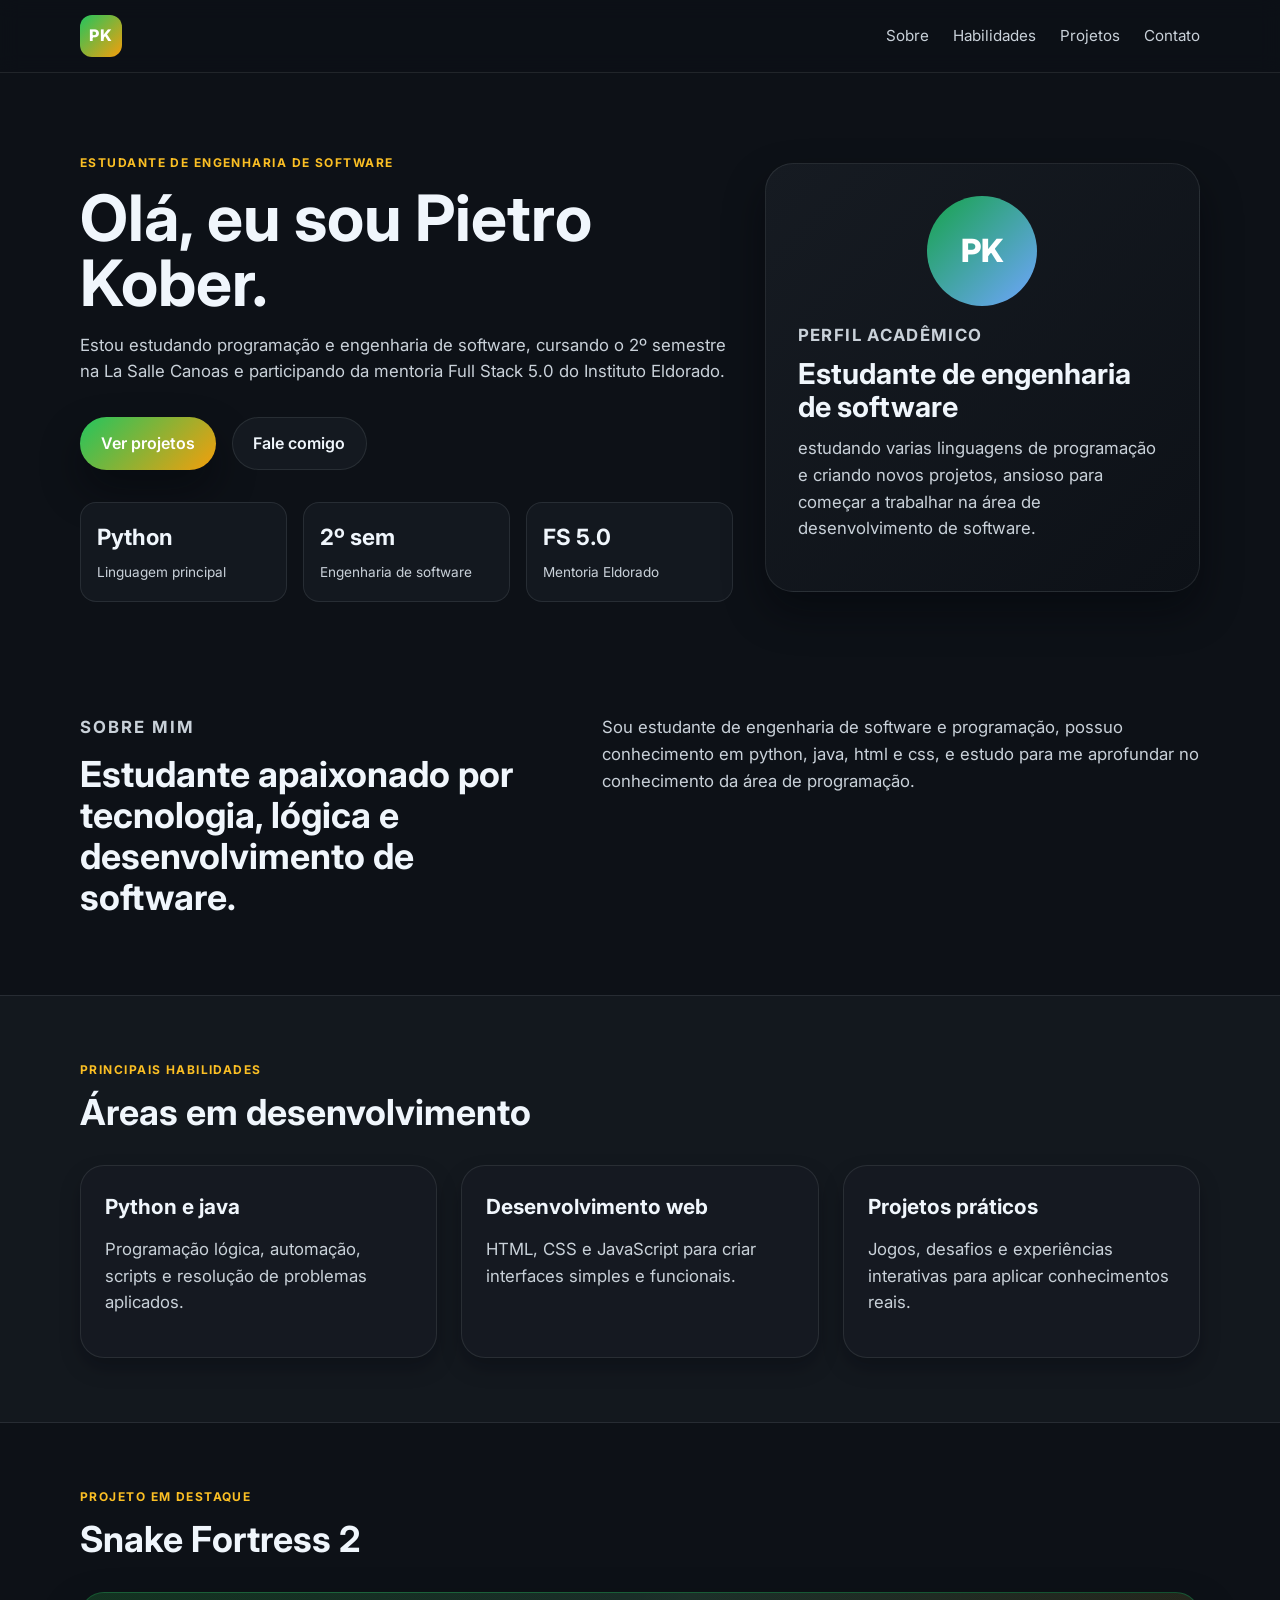
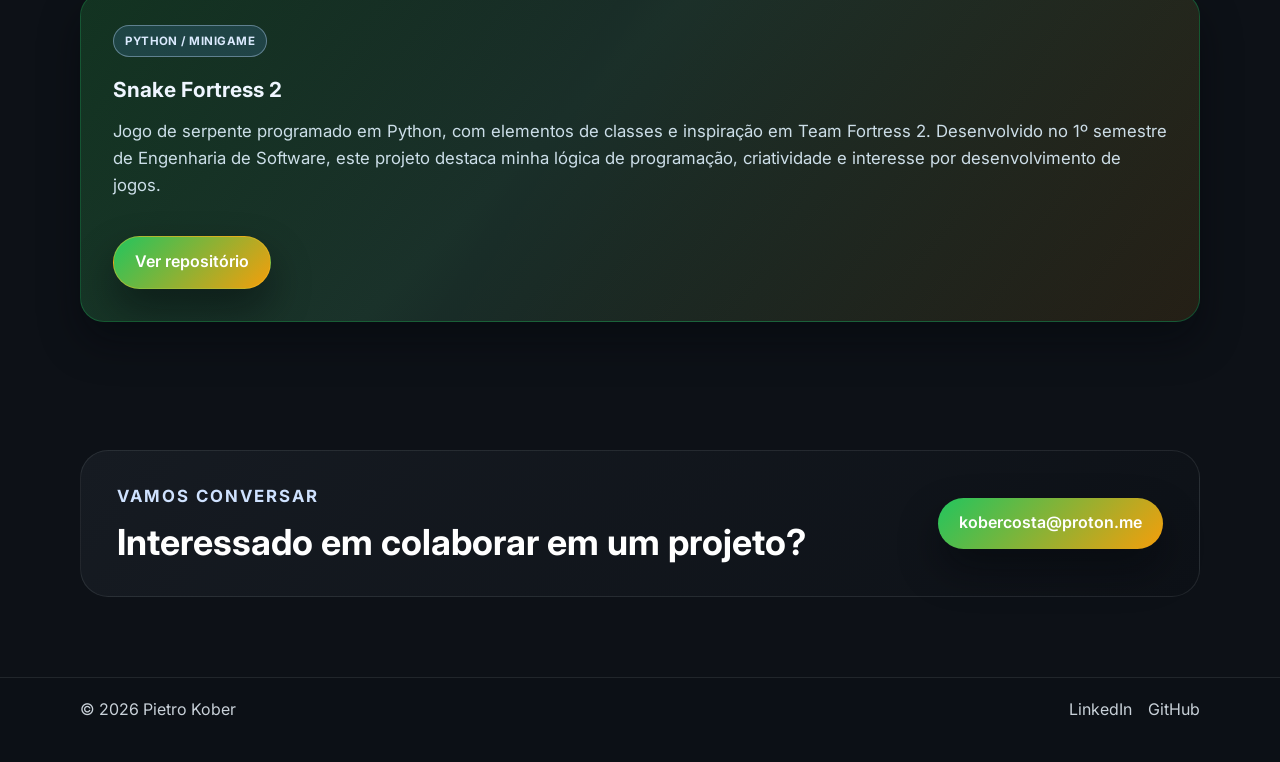
==== Portfolio.html @ 308bc967 "Added main portofolio features" ====
<!DOCTYPE html>
<html lang="pt-BR">
  <head>
    <meta charset="UTF-8" />
    <meta name="viewport" content="width=device-width, initial-scale=1.0" />
    <meta
      name="description"
      content="Portfólio de Pietro Kober, estudante de engenharia de software."
    />
    <title>Pietro Kober | Portfólio</title>
    <link rel="preconnect" href="https://fonts.googleapis.com" />
    <link rel="preconnect" href="https://fonts.gstatic.com" crossorigin />
    <link
      href="https://fonts.googleapis.com/css2?family=Inter:wght@400;500;600;700;800&display=swap"
      rel="stylesheet"
    />
    <link rel="stylesheet" href="styles.css" />
  </head>
  <body>
    <header class="site-header">
      <div class="container nav">
        <div class="brand">PK</div>
        <nav class="nav-links" aria-label="Navegação principal">
          <a href="#about">Sobre</a>
          <a href="#skills">Habilidades</a>
          <a href="#projects">Projetos</a>
          <a href="#contact">Contato</a>
        </nav>
      </div>
    </header>

    <main>
      <section class="hero">
        <div class="container hero-grid">
          <div class="hero-copy">
            <p class="eyebrow">Estudante de Engenharia de Software</p>
            <h1>Olá, eu sou Pietro Kober.</h1>
            <p class="intro">
              Estou estudando programação e engenharia de software, cursando o 2º semestre
              na La Salle Canoas e participando da mentoria Full Stack 5.0 do Instituto Eldorado.
            </p>
            <div class="actions">
              <a class="button primary" href="#projects">Ver projetos</a>
              <a class="button secondary" href="#contact">Fale comigo</a>
            </div>
            <ul class="mini-stats" aria-label="Resumo do perfil">
              <li><strong>Python</strong><span>Linguagem principal</span></li>
              <li><strong>2º sem</strong><span>Engenharia de software</span></li>
              <li><strong>FS 5.0</strong><span>Mentoria Eldorado</span></li>
            </ul>
          </div>

          <div class="profile-panel" aria-label="Cartão de perfil">
            <div class="avatar">PK</div>
            <div class="panel-content">
              <p class="label">Perfil acadêmico</p>
              <h2>Estudante de engenharia de software</h2>
              <p>
                estudando varias linguagens de programação e criando novos projetos,
                ansioso para começar a trabalhar na área de desenvolvimento de software.
              </p>
            </div>
          </div>
        </div>
      </section>

      <section id="about" class="section">
        <div class="container two-column">
          <div>
            <p class="eyebrow">Sobre mim</p>
            <h2>Estudante apaixonado por tecnologia, lógica e desenvolvimento de software.</h2>
          </div>
          <div>
            <p>
              Sou estudante de engenharia de software e programação, 
              possuo conhecimento em python, java, html e css, e estudo para
              me aprofundar no conhecimento da área de programação.
            </p>
          </div>
        </div>
      </section>

      <section id="skills" class="section muted-section">
        <div class="container">
          <p class="eyebrow">Principais habilidades</p>
          <h2>Áreas em desenvolvimento</h2>
          <div class="skills-grid">
            <article class="skill-card">
              <h3>Python e java</h3>
              <p>Programação lógica, automação, scripts e resolução de problemas aplicados.</p>
            </article>
            <article class="skill-card">
              <h3>Desenvolvimento web</h3>
              <p>HTML, CSS e JavaScript para criar interfaces simples e funcionais.</p>
            </article>
            <article class="skill-card">
              <h3>Projetos práticos</h3>
              <p>Jogos, desafios e experiências interativas para aplicar conhecimentos reais.</p>
            </article>
          </div>
        </div>
      </section>

      <section id="projects" class="section">
        <div class="container">
          <p class="eyebrow">Projeto em destaque</p>
          <h2>Snake Fortress 2</h2>
          <div class="project-grid single-project">
            <article class="project-card featured-project">
              <span class="project-tag">Python / Minigame</span>
              <h3>Snake Fortress 2</h3>
              <p>
                Jogo de serpente programado em Python, com elementos de classes e inspiração
                em Team Fortress 2. Desenvolvido no 1º semestre de Engenharia de Software,
                este projeto destaca minha lógica de programação, criatividade e interesse por
                desenvolvimento de jogos.
              </p>
              <a
                class="button primary project-button"
                href="https://github.com/Kobermann151/Snake-Fortress-2"
                target="_blank"
                rel="noreferrer"
              >
                Ver repositório
              </a>
            </article>
          </div>
        </div>
      </section>

      <section id="contact" class="section contact-section">
        <div class="container contact-box">
          <div>
            <p class="eyebrow">Vamos conversar</p>
            <h2>Interessado em colaborar em um projeto?</h2>
          </div>
          <a class="button primary" href="mailto:kobercosta@proton.me">kobercosta@proton.me</a>
        </div>
      </section>
    </main>

    <footer class="site-footer">
      <div class="container footer-inner">
        <p>© <span id="year"></span> Pietro Kober</p>
        <div class="socials">
          <a href="https://www.linkedin.com/in/pietro-kober-costa-69433832b/" target="_blank" rel="noreferrer">LinkedIn</a>
          <a href="https://github.com/Kobermann151" target="_blank" rel="noreferrer">GitHub</a>
        </div>
      </div>
    </footer>

    <script src="script.js"></script>
  </body>
</html>
---- styles.css ----
:root {
  --bg: #0d1117;
  --bg-soft: #161b22;
  --card: #161b22;
  --primary: #22c55e;
  --primary-dark: #16a34a;
  --accent: #f59e0b;
  --accent-soft: #fbbf24;
  --text: #f0f6fc;
  --muted: #c9d1d9;
  --border: rgba(240, 246, 252, 0.09);
  --shadow: 0 20px 40px rgba(1, 4, 9, 0.45);
}

* {
  box-sizing: border-box;
}

html {
  scroll-behavior: smooth;
}

body {
  margin: 0;
  font-family: "Inter", Arial, sans-serif;
  background: var(--bg);
  color: var(--text);
  line-height: 1.6;
  scroll-behavior: smooth;
}

section,
.site-header,
.site-footer,
.card,
.project-card,
.skill-card,
.profile-panel {
  animation: fadeUp 0.8s ease both;
}

@keyframes fadeUp {
  from {
    opacity: 0;
    transform: translateY(24px);
  }
  to {
    opacity: 1;
    transform: translateY(0);
  }
}

a {
  color: inherit;
  text-decoration: none;
}

img {
  max-width: 100%;
  display: block;
}

.container {
  width: min(1120px, calc(100% - 2rem));
  margin: 0 auto;
}

.site-header {
  position: sticky;
  top: 0;
  z-index: 20;
  background: rgba(13, 17, 23, 0.82);
  backdrop-filter: blur(10px);
  border-bottom: 1px solid var(--border);
}

.nav {
  display: flex;
  align-items: center;
  justify-content: space-between;
  min-height: 72px;
}

.brand {
  width: 42px;
  height: 42px;
  display: grid;
  place-items: center;
  border-radius: 12px;
  background: linear-gradient(135deg, var(--primary), var(--accent));
  color: white;
  font-weight: 800;
  letter-spacing: 0.08em;
}

.nav-links {
  display: flex;
  gap: 1.5rem;
  font-size: 0.95rem;
  color: var(--muted);
}

.nav-links a:hover,
.socials a:hover {
  color: var(--accent-soft);
}

.hero {
  padding: 5rem 0 3rem;
}

.hero-grid {
  display: grid;
  grid-template-columns: 1.2fr 0.8fr;
  gap: 2rem;
  align-items: center;
}

.eyebrow {
  margin: 0 0 0.8rem;
  color: var(--accent-soft);
  text-transform: uppercase;
  letter-spacing: 0.12em;
  font-size: 0.75rem;
  font-weight: 700;
}

h1,
h2,
h3,
p {
  margin-top: 0;
}

h1 {
  font-size: clamp(2.8rem, 5vw, 5rem);
  line-height: 1.02;
  margin-bottom: 1rem;
}

h2 {
  font-size: clamp(2rem, 2.8vw, 2.8rem);
  line-height: 1.15;
  margin-bottom: 0.8rem;
}

.intro,
.project-card p,
.skill-card p,
.panel-content p,
.two-column p,
.contact-box p {
  color: var(--muted);
  font-size: 1.05rem;
}

.actions {
  display: flex;
  flex-wrap: wrap;
  gap: 1rem;
  margin: 2rem 0;
}

.button {
  display: inline-flex;
  align-items: center;
  justify-content: center;
  min-height: 48px;
  padding: 0.8rem 1.3rem;
  border-radius: 999px;
  font-weight: 600;
  transition: transform 0.2s ease, box-shadow 0.2s ease;
}

.button:hover {
  transform: translateY(-1px);
}

.button.primary {
  background: linear-gradient(135deg, var(--primary), var(--accent));
  color: white;
  box-shadow: var(--shadow);
}

.button.secondary {
  background: rgba(22, 27, 34, 0.9);
  color: var(--text);
  border: 1px solid var(--border);
}

.mini-stats {
  list-style: none;
  display: grid;
  grid-template-columns: repeat(3, minmax(0, 1fr));
  gap: 1rem;
  padding: 0;
  margin: 0;
}

.mini-stats li {
  background: rgba(22, 27, 34, 0.8);
  border: 1px solid var(--border);
  border-radius: 16px;
  padding: 1rem;
}

.mini-stats strong {
  display: block;
  font-size: 1.4rem;
  margin-bottom: 0.25rem;
}

.mini-stats span {
  color: var(--muted);
  font-size: 0.85rem;
}

.profile-panel {
  background: linear-gradient(135deg, #161b22, #0d1117);
  border: 1px solid var(--border);
  border-radius: 28px;
  padding: 2rem;
  box-shadow: var(--shadow);
}

.avatar {
  width: 110px;
  height: 110px;
  display: grid;
  place-items: center;
  margin: 0 auto 1rem;
  border-radius: 50%;
  background: linear-gradient(135deg, var(--primary-dark), #6fa5ff);
  color: white;
  font-size: 2rem;
  font-weight: 800;
}

.label {
  margin-bottom: 0.5rem;
  color: var(--accent-soft);
  font-weight: 700;
  text-transform: uppercase;
  letter-spacing: 0.08em;
  font-size: 0.72rem;
}

.panel-content h2 {
  font-size: 1.8rem;
  margin-bottom: 0.75rem;
}

.section {
  padding: 4rem 0;
}

.muted-section {
  background: rgba(22, 27, 34, 0.75);
  border-top: 1px solid var(--border);
  border-bottom: 1px solid var(--border);
}

.two-column {
  display: grid;
  grid-template-columns: 0.9fr 1.1fr;
  gap: 2rem;
  align-items: start;
}

.skills-grid,
.project-grid {
  display: grid;
  grid-template-columns: repeat(3, minmax(0, 1fr));
  gap: 1.5rem;
  margin-top: 2rem;
}

.skill-card,
.project-card {
  background: rgba(22, 27, 34, 0.92);
  border: 1px solid var(--border);
  border-radius: 24px;
  padding: 1.5rem;
  box-shadow: 0 10px 20px rgba(1, 4, 9, 0.25);
}

.skill-card h3,
.project-card h3 {
  margin-bottom: 0.75rem;
  font-size: 1.3rem;
}

.project-tag {
  display: inline-block;
  padding: 0.35rem 0.7rem;
  border-radius: 999px;
  background: rgba(34, 197, 94, 0.12);
  color: #dcfce7;
  font-size: 0.72rem;
  font-weight: 700;
  letter-spacing: 0.04em;
  text-transform: uppercase;
  margin-bottom: 1rem;
}

.single-project {
  grid-template-columns: 1fr;
}

.featured-project {
  position: relative;
  overflow: hidden;
  background: linear-gradient(135deg, #101b17 0%, #1a2f29 42%, #0d1117 100%);
  border: 1px solid rgba(34, 197, 94, 0.35);
  box-shadow: 0 20px 40px rgba(1, 4, 9, 0.4);
  color: #eff6ff;
  padding: 2rem;
}

.featured-project::before {
  content: "";
  position: absolute;
  inset: 0;
  background: linear-gradient(120deg, rgba(34, 197, 94, 0.14), transparent 42%, rgba(245, 158, 11, 0.1));
  pointer-events: none;
}

.featured-project > * {
  position: relative;
  z-index: 1;
}

.featured-project .project-tag {
  background: rgba(96, 165, 250, 0.16);
  color: #dbeafe;
  border: 1px solid rgba(191, 219, 254, 0.4);
}

.featured-project h3,
.featured-project p {
  color: #eff6ff;
}

.featured-project p {
  color: rgba(224, 242, 254, 0.9);
}

.project-button {
  margin-top: 1.25rem;
  width: fit-content;
  background: linear-gradient(135deg, var(--primary), var(--accent));
  border: 1px solid rgba(251, 191, 36, 0.4);
}

.contact-section {
  padding-bottom: 5rem;
}

.contact-box {
  display: flex;
  justify-content: space-between;
  align-items: center;
  gap: 1.5rem;
  background: linear-gradient(135deg, #161b22, #0d1117);
  color: white;
  border-radius: 28px;
  padding: 2rem 2.25rem;
  border: 1px solid var(--border);
}

.contact-box .eyebrow {
  color: #cfe2ff;
}

.contact-box h2 {
  margin-bottom: 0;
}

.site-footer {
  border-top: 1px solid var(--border);
  padding: 1.2rem 0 2.5rem;
  background: rgba(13, 17, 23, 0.9);
}

.footer-inner {
  display: flex;
  justify-content: space-between;
  align-items: center;
  gap: 1rem;
}

.footer-inner p,
.socials a {
  color: var(--muted);
  margin: 0;
}

.socials {
  display: flex;
  gap: 1rem;
}

@media (max-width: 760px) {
  .hero-grid,
  .two-column,
  .skills-grid,
  .project-grid,
  .contact-box {
    grid-template-columns: 1fr;
    display: grid;
  }

  .nav {
    flex-direction: column;
    justify-content: center;
    padding: 1rem 0;
  }

  .nav-links {
    gap: 0.8rem;
    flex-wrap: wrap;
    justify-content: center;
  }

  .mini-stats {
    grid-template-columns: 1fr;
  }

  .contact-box {
    text-align: center;
  }

  .footer-inner {
    flex-direction: column;
  }
}
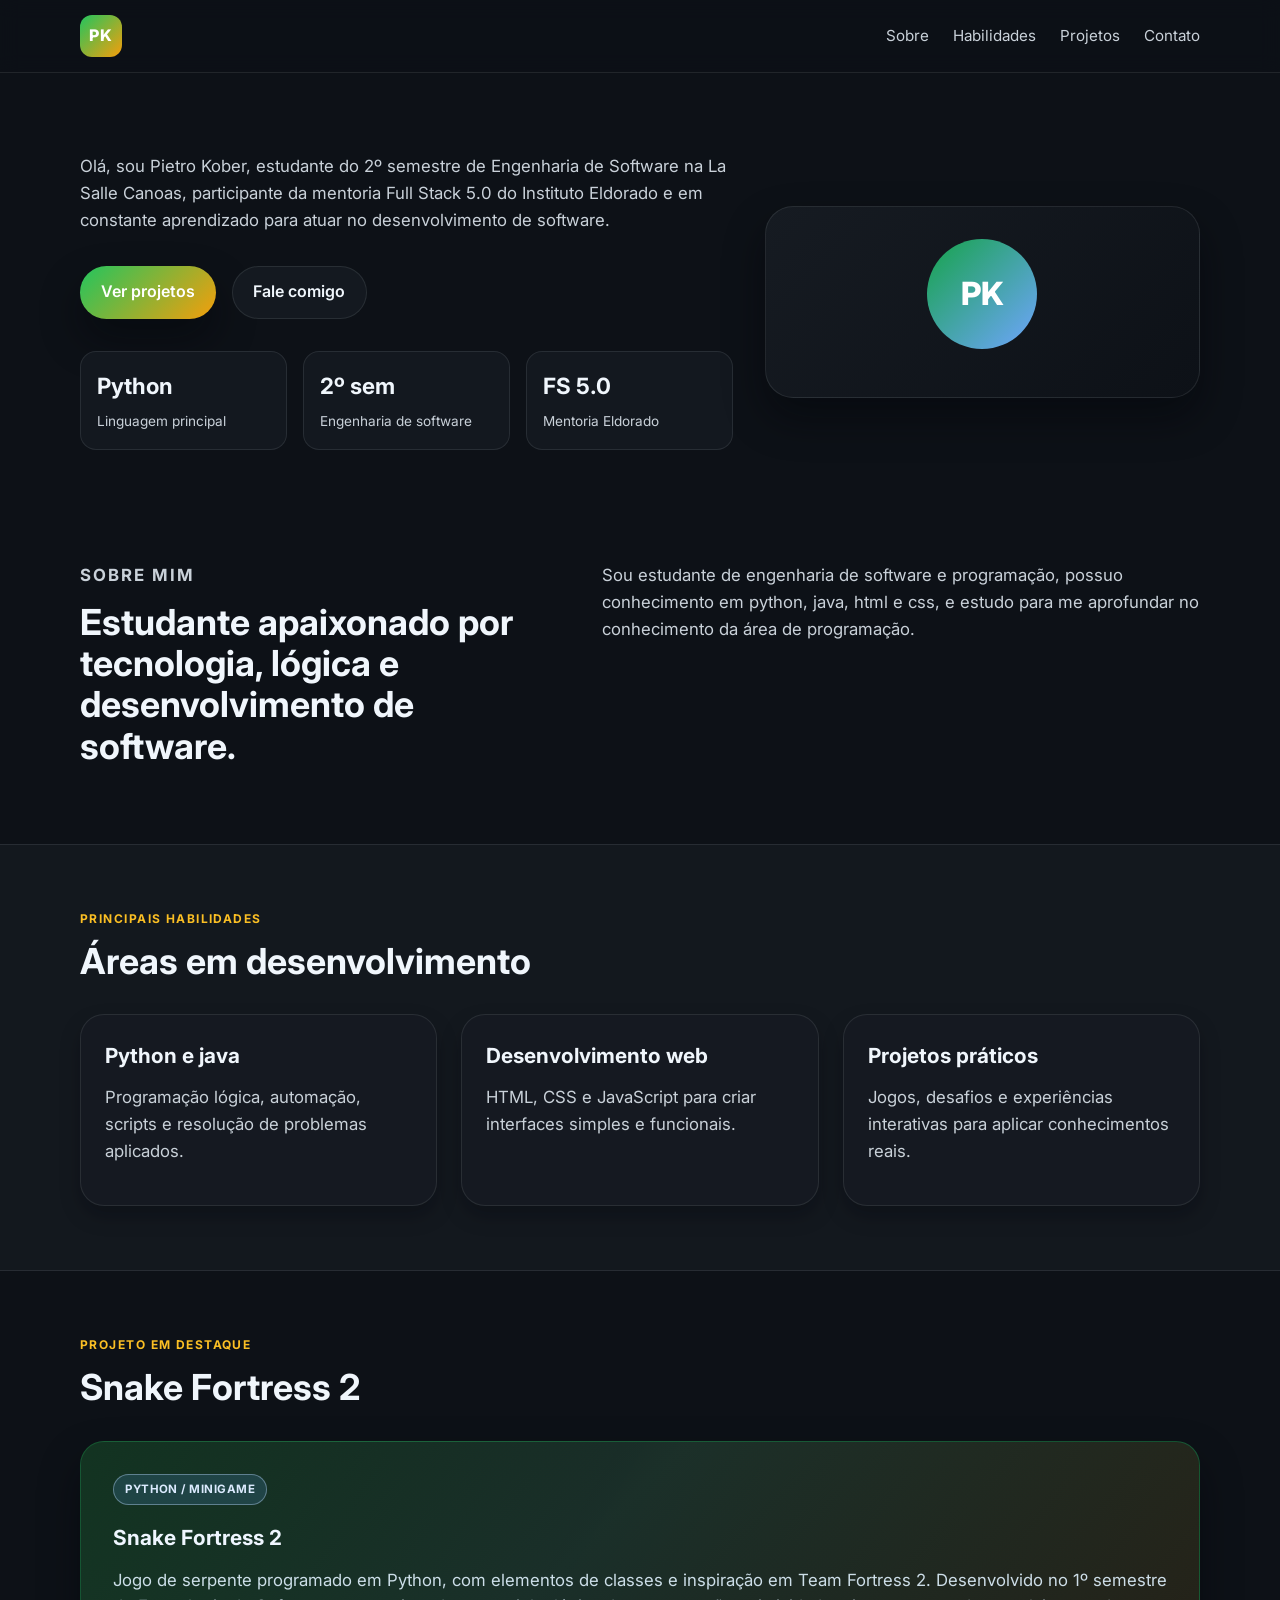
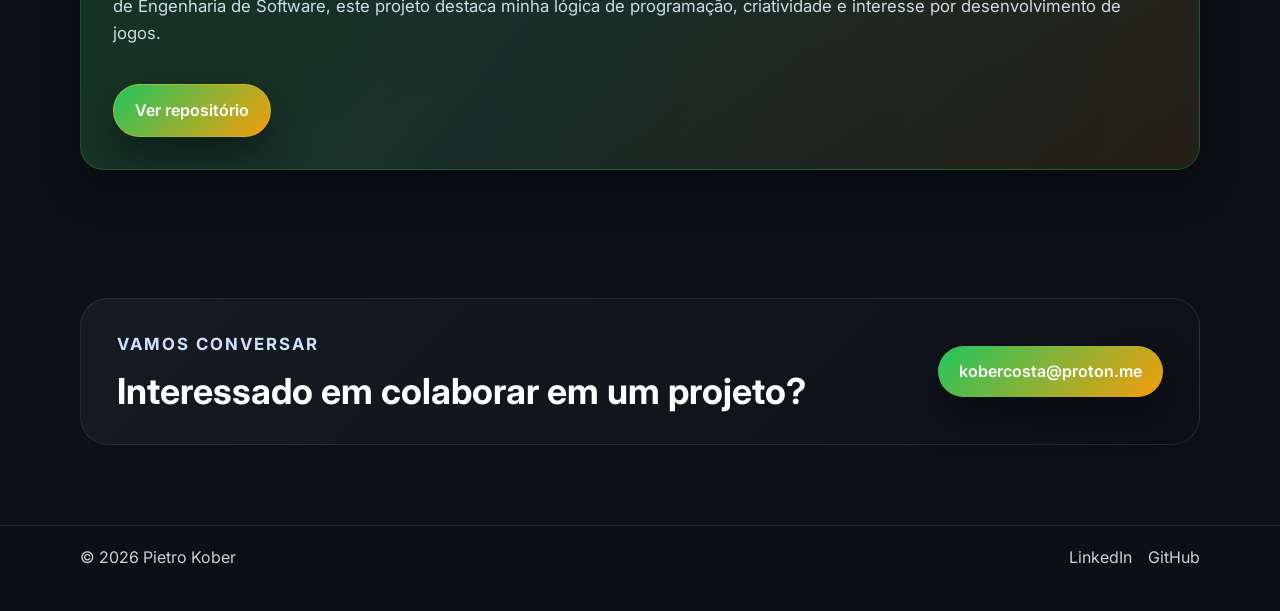
==== commit 7d8890a2: "final version" ====
--- a/Portfolio.html
+++ b/Portfolio.html
@@ -33,11 +33,8 @@
       <section class="hero">
         <div class="container hero-grid">
           <div class="hero-copy">
-            <p class="eyebrow">Estudante de Engenharia de Software</p>
-            <h1>Olá, eu sou Pietro Kober.</h1>
             <p class="intro">
-              Estou estudando programação e engenharia de software, cursando o 2º semestre
-              na La Salle Canoas e participando da mentoria Full Stack 5.0 do Instituto Eldorado.
+              Olá, sou Pietro Kober, estudante do 2º semestre de Engenharia de Software na La Salle Canoas, participante da mentoria Full Stack 5.0 do Instituto Eldorado e em constante aprendizado para atuar no desenvolvimento de software.
             </p>
             <div class="actions">
               <a class="button primary" href="#projects">Ver projetos</a>
@@ -52,14 +49,6 @@
 
           <div class="profile-panel" aria-label="Cartão de perfil">
             <div class="avatar">PK</div>
-            <div class="panel-content">
-              <p class="label">Perfil acadêmico</p>
-              <h2>Estudante de engenharia de software</h2>
-              <p>
-                estudando varias linguagens de programação e criando novos projetos,
-                ansioso para começar a trabalhar na área de desenvolvimento de software.
-              </p>
-            </div>
           </div>
         </div>
       </section>
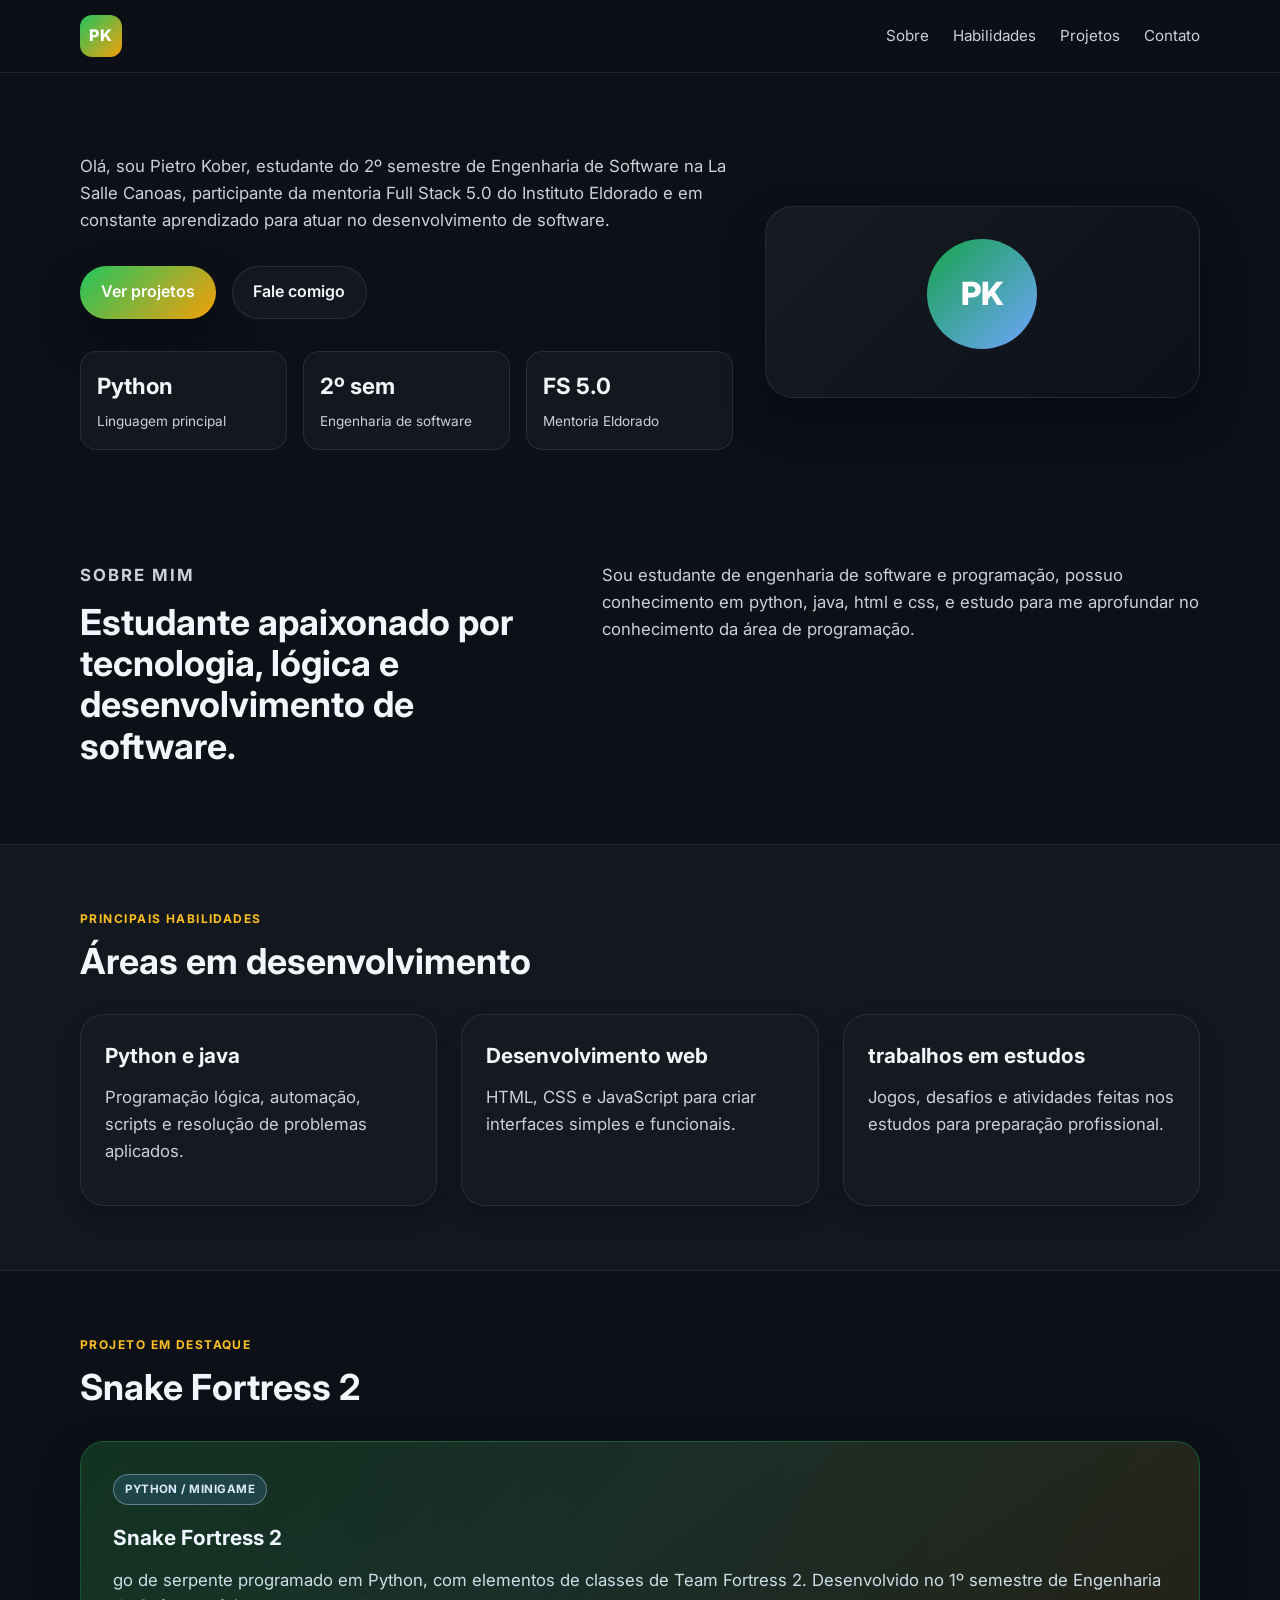
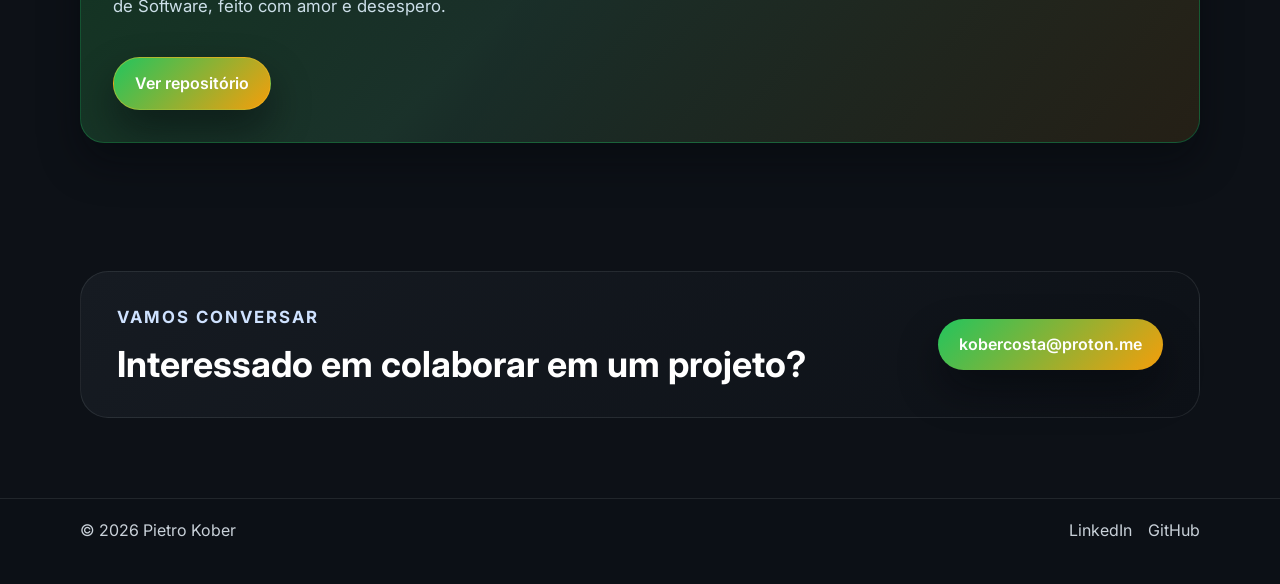
==== commit 2d7863af: "another final version" ====
--- a/Portfolio.html
+++ b/Portfolio.html
@@ -83,8 +83,8 @@
               <p>HTML, CSS e JavaScript para criar interfaces simples e funcionais.</p>
             </article>
             <article class="skill-card">
-              <h3>Projetos práticos</h3>
-              <p>Jogos, desafios e experiências interativas para aplicar conhecimentos reais.</p>
+              <h3>trabalhos em estudos</h3>
+              <p>Jogos, desafios e atividades feitas nos estudos para preparação profissional.</p>
             </article>
           </div>
         </div>
@@ -99,10 +99,8 @@
               <span class="project-tag">Python / Minigame</span>
               <h3>Snake Fortress 2</h3>
               <p>
-                Jogo de serpente programado em Python, com elementos de classes e inspiração
-                em Team Fortress 2. Desenvolvido no 1º semestre de Engenharia de Software,
-                este projeto destaca minha lógica de programação, criatividade e interesse por
-                desenvolvimento de jogos.
+                go de serpente programado em Python, com elementos de classes de Team Fortress 2. Desenvolvido no 1º semestre de Engenharia de Software,
+                feito com amor e desespero.
               </p>
               <a
                 class="button primary project-button"
